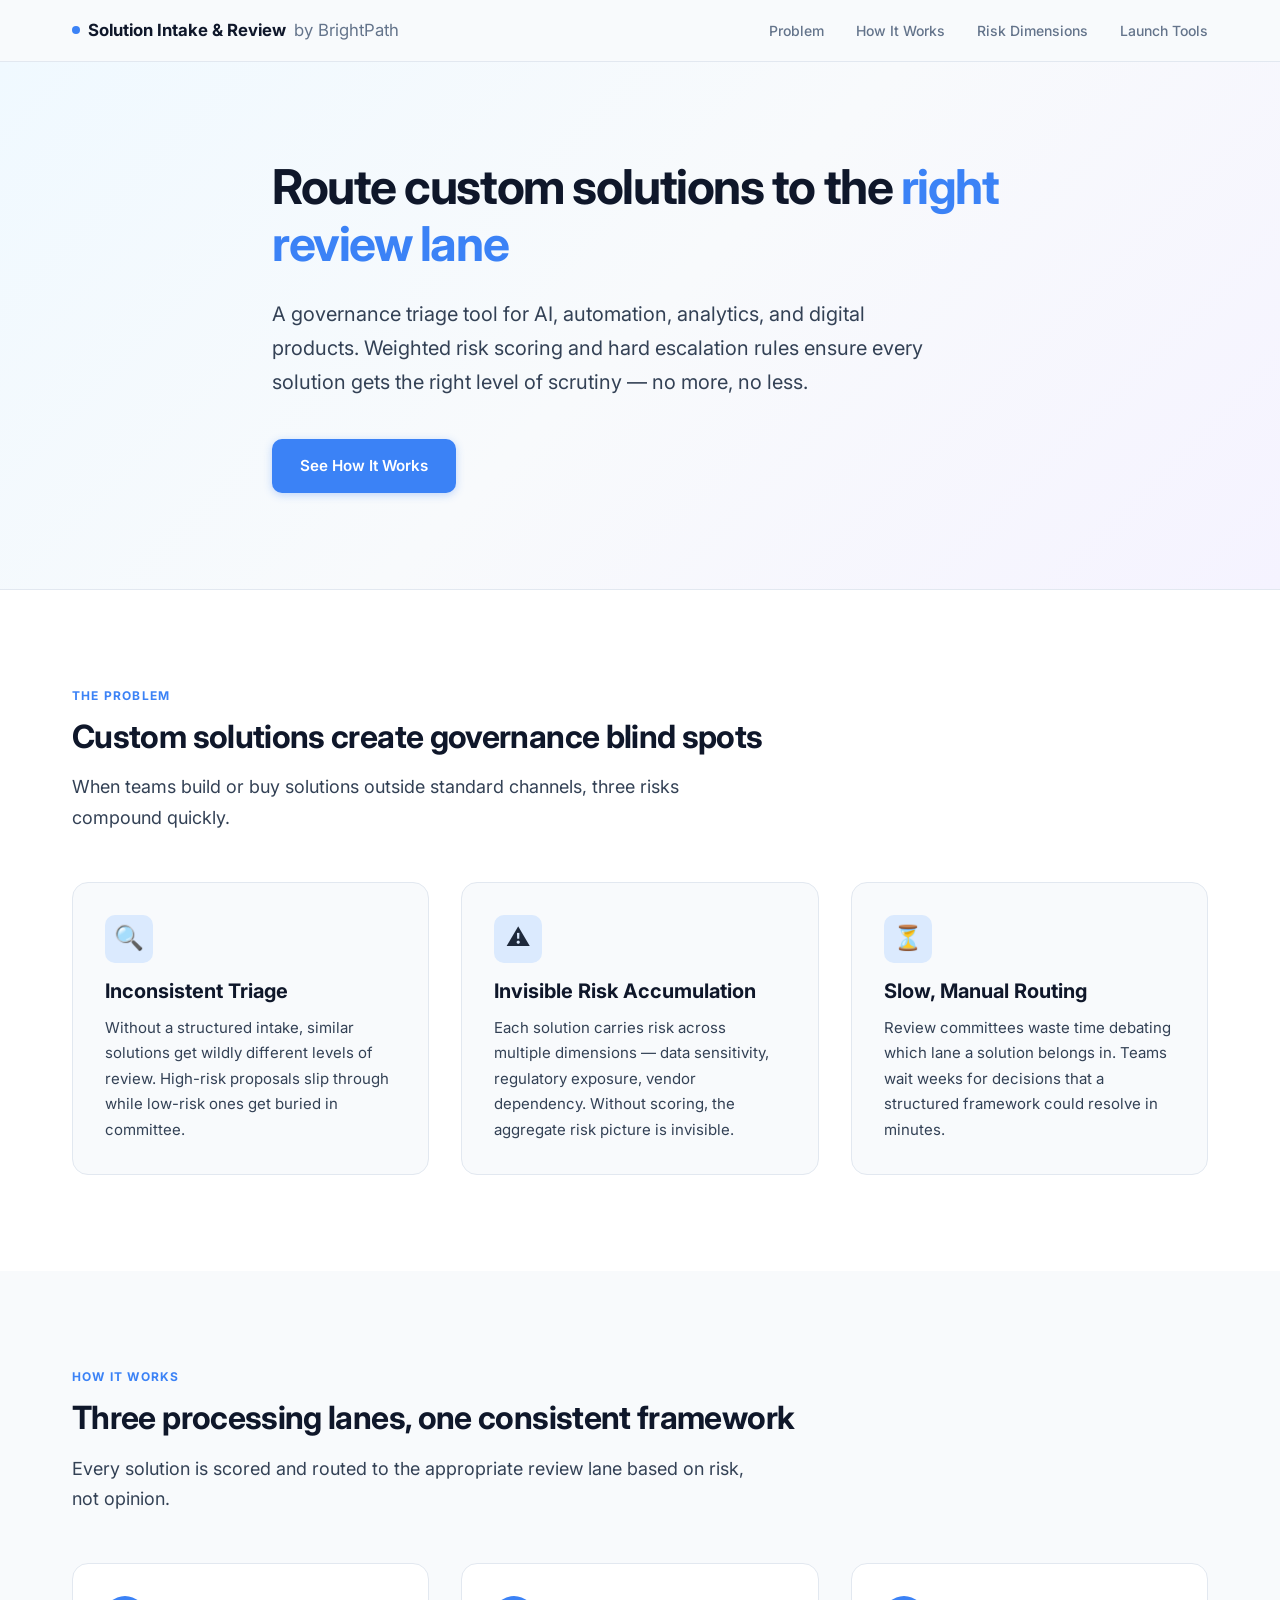
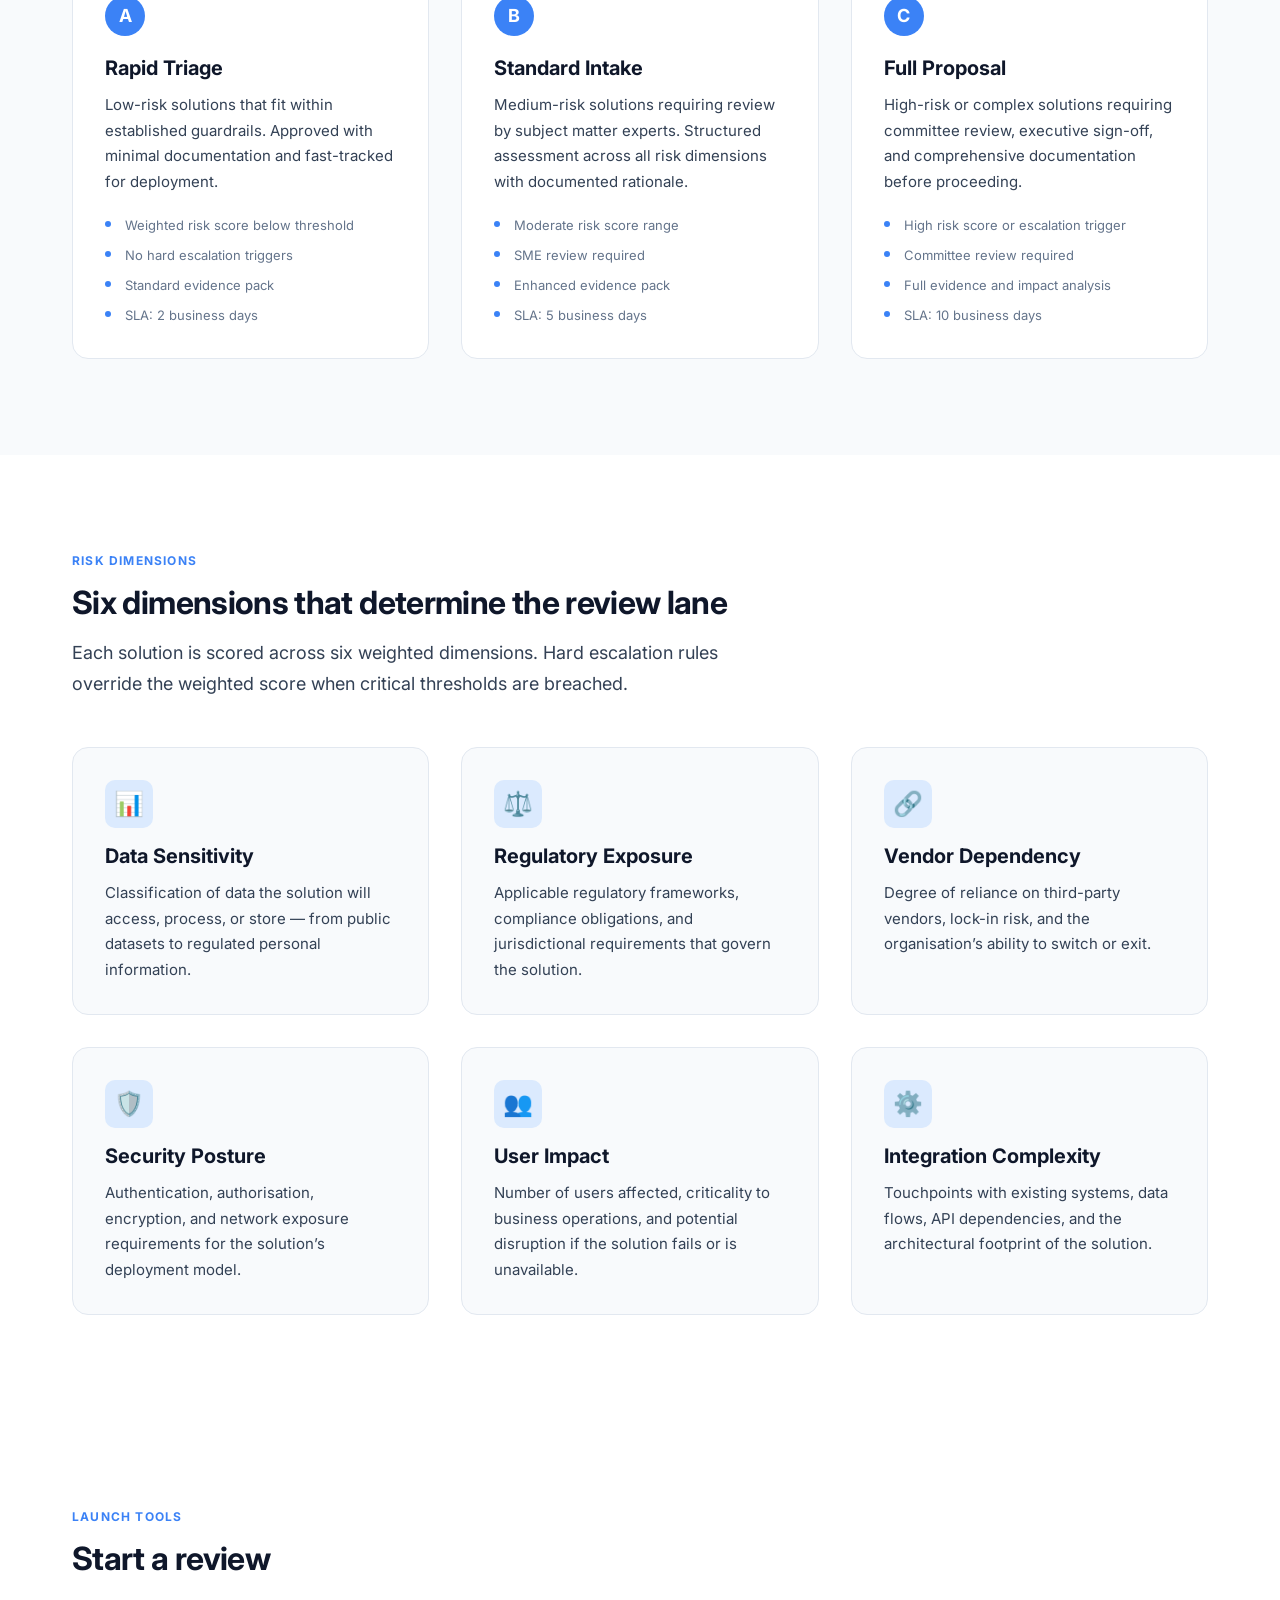
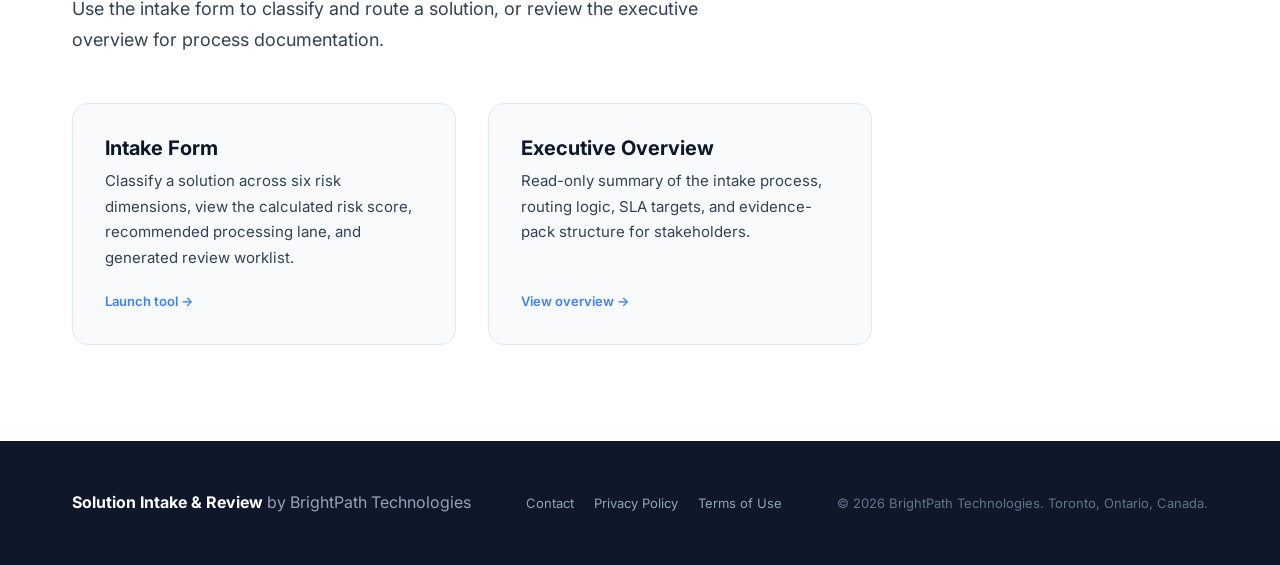
==== solution-intake-review/index.html @ d6ebf039 "Rebranded BrightPath Technology site (static): navy mark, Poppins/Lato, hub + persona-x + tusc + pre" ====
<!DOCTYPE html>
<html lang="en">
<head>
  <meta charset="UTF-8">
  <meta name="viewport" content="width=device-width, initial-scale=1.0">
  <title>Solution Intake &amp; Review — Governance Triage | BrightPath Technologies</title>
  <meta name="description" content="A governance triage tool that routes custom solutions to the right review lane based on weighted risk scoring and hard escalation rules.">
  <link rel="preconnect" href="https://fonts.googleapis.com">
  <link rel="preconnect" href="https://fonts.gstatic.com" crossorigin>
  <link href="https://fonts.googleapis.com/css2?family=Inter:wght@400;500;600;700&display=swap" rel="stylesheet">
  <link rel="icon" href="data:image/svg+xml,<svg xmlns='http://www.w3.org/2000/svg' viewBox='0 0 100 100'><text y='.9em' font-size='90'>&#x1f6e1;</text></svg>">
<style>
  :root {
    --brand-deep: #0f172a;
    --brand-dark: #1e293b;
    --brand-mid: #334155;
    --brand-slate: #64748b;
    --brand-light: #94a3b8;
    --brand-pale: #e2e8f0;
    --brand-white: #f8fafc;
    --accent-primary: #3b82f6;
    --accent-hover: #2563eb;
    --accent-subtle: #dbeafe;
    --font-sans: 'Inter', -apple-system, BlinkMacSystemFont, 'Segoe UI', sans-serif;
    --radius-sm: 6px;
    --radius-md: 10px;
    --radius-lg: 16px;
    --shadow-sm: 0 1px 3px rgba(0,0,0,0.08);
    --shadow-md: 0 4px 12px rgba(0,0,0,0.1);
    --shadow-lg: 0 8px 30px rgba(0,0,0,0.12);
    --transition: 0.2s ease;
    --max-width: 1200px;
  }

  *, *::before, *::after { box-sizing: border-box; margin: 0; padding: 0; }
  html { scroll-behavior: smooth; font-size: 16px; }

  body {
    font-family: var(--font-sans);
    color: var(--brand-dark);
    background: var(--brand-white);
    line-height: 1.7;
    -webkit-font-smoothing: antialiased;
  }

  h1, h2, h3, h4 { font-weight: 700; line-height: 1.2; color: var(--brand-deep); }
  h1 { font-size: 3rem; letter-spacing: -0.03em; }
  h2 { font-size: 2rem; letter-spacing: -0.02em; }
  h3 { font-size: 1.25rem; }
  p { color: var(--brand-mid); max-width: 680px; }
  a { color: var(--accent-primary); text-decoration: none; transition: color var(--transition); }
  a:hover { color: var(--accent-hover); }

  .container { max-width: var(--max-width); margin: 0 auto; padding: 0 2rem; }
  section { padding: 6rem 0; }

  .section-label {
    font-size: 0.75rem; font-weight: 700; letter-spacing: 0.1em;
    text-transform: uppercase; color: var(--accent-primary); margin-bottom: 0.75rem;
  }

  .section-title { margin-bottom: 1rem; }
  .section-subtitle { font-size: 1.125rem; margin-bottom: 3rem; }

  .highlight { color: var(--accent-primary); }

  /* ── Navigation ── */
  .nav {
    position: sticky; top: 0; z-index: 100;
    background: rgba(248,250,252,0.9);
    backdrop-filter: blur(12px); -webkit-backdrop-filter: blur(12px);
    border-bottom: 1px solid var(--brand-pale);
    padding: 1rem 0;
  }

  .nav-inner {
    max-width: var(--max-width); margin: 0 auto; padding: 0 2rem;
    display: flex; align-items: center; justify-content: space-between;
  }

  .nav-brand {
    font-weight: 700; font-size: 1.05rem; color: var(--brand-deep);
    text-decoration: none; display: flex; align-items: center; gap: 0.5rem;
  }

  .nav-brand span { font-weight: 400; color: var(--brand-slate); }

  .brand-dot {
    width: 8px; height: 8px; border-radius: 50%;
    background: var(--accent-primary); flex-shrink: 0;
  }

  .nav-links {
    display: flex; list-style: none; gap: 2rem; align-items: center;
  }

  .nav-links a {
    font-size: 0.875rem; font-weight: 500; color: var(--brand-slate);
    text-decoration: none; transition: color var(--transition);
  }

  .nav-links a:hover { color: var(--brand-deep); }

  /* ── Hero ── */
  .hero {
    background: linear-gradient(135deg, #f0f9ff 0%, #f8fafc 50%, #f5f3ff 100%);
    padding: 6rem 0; border-bottom: 1px solid var(--brand-pale);
  }

  .hero-content { max-width: 800px; }
  .hero-content h1 { margin-bottom: 1.5rem; }
  .hero-content p { font-size: 1.25rem; line-height: 1.7; margin-bottom: 2.5rem; }

  .hero-actions { display: flex; gap: 1rem; flex-wrap: wrap; }

  .btn {
    display: inline-flex; align-items: center; gap: 0.5rem;
    padding: 0.875rem 1.75rem; border-radius: var(--radius-md);
    font-weight: 600; font-size: 0.95rem; transition: all var(--transition);
    text-decoration: none;
  }

  .btn-primary {
    background: var(--accent-primary); color: white;
    box-shadow: 0 2px 8px rgba(59,130,246,0.3);
  }

  .btn-primary:hover {
    background: var(--accent-hover); color: white;
    box-shadow: 0 4px 16px rgba(59,130,246,0.4); transform: translateY(-1px);
  }

  /* ── Problem cards ── */
  .problem { background: white; }

  .problem-grid {
    display: grid; grid-template-columns: repeat(3, 1fr); gap: 2rem;
  }

  .problem-card {
    padding: 2rem; border-radius: var(--radius-lg);
    border: 1px solid var(--brand-pale); background: var(--brand-white);
    transition: all var(--transition);
  }

  .problem-card:hover {
    border-color: var(--accent-subtle); box-shadow: var(--shadow-md);
    transform: translateY(-2px);
  }

  .problem-card .card-icon {
    font-size: 1.5rem; margin-bottom: 1rem;
    width: 48px; height: 48px; display: flex; align-items: center; justify-content: center;
    background: var(--accent-subtle); border-radius: var(--radius-md);
  }

  .problem-card h3 { margin-bottom: 0.75rem; }
  .problem-card p { font-size: 0.9375rem; }

  /* ── How it works (stages) ── */
  .how-it-works { background: var(--brand-white); }

  .stages { display: grid; grid-template-columns: repeat(3, 1fr); gap: 2rem; }

  .stage {
    padding: 2rem; border-radius: var(--radius-lg);
    background: white; border: 1px solid var(--brand-pale);
  }

  .stage-number {
    width: 40px; height: 40px; border-radius: 50%;
    background: var(--accent-primary); color: white;
    display: flex; align-items: center; justify-content: center;
    font-weight: 700; font-size: 1.125rem; margin-bottom: 1.25rem;
  }

  .stage h3 { margin-bottom: 0.75rem; }
  .stage p { font-size: 0.9375rem; margin-bottom: 1.25rem; }

  .stage-features {
    list-style: none; display: flex; flex-direction: column; gap: 0.5rem;
  }

  .stage-features li {
    font-size: 0.8125rem; color: var(--brand-slate);
    padding-left: 1.25rem; position: relative;
  }

  .stage-features li::before {
    content: ''; position: absolute; left: 0; top: 0.5em;
    width: 6px; height: 6px; border-radius: 50%;
    background: var(--accent-primary);
  }

  /* ── Launch tools section ── */
  .tools-section { background: white; }

  .tools-grid {
    display: grid; grid-template-columns: repeat(2, 1fr); gap: 2rem; max-width: 800px;
  }

  .tool-card {
    display: flex; flex-direction: column; padding: 2rem;
    border-radius: var(--radius-lg); border: 1px solid var(--brand-pale);
    background: var(--brand-white); text-decoration: none; color: inherit;
    transition: all var(--transition);
  }

  .tool-card:hover {
    border-color: var(--accent-primary); box-shadow: var(--shadow-md);
    transform: translateY(-2px); color: inherit;
  }

  .tool-card h3 { margin-bottom: 0.5rem; color: var(--brand-deep); }
  .tool-card p { font-size: 0.9375rem; flex: 1; }

  .tool-card .card-arrow {
    margin-top: 1.25rem; display: flex; align-items: center; gap: 0.5rem;
    font-size: 0.8125rem; font-weight: 600; color: var(--accent-primary);
  }

  /* ── Footer ── */
  .footer {
    background: var(--brand-deep); color: var(--brand-light); padding: 3rem 0;
  }

  .footer-inner {
    display: flex; justify-content: space-between; align-items: center;
    flex-wrap: wrap; gap: 1rem;
  }

  .footer-brand { font-weight: 700; font-size: 1rem; color: white; }
  .footer-brand span { font-weight: 400; color: var(--brand-light); }

  .footer-nav {
    display: flex; align-items: center; gap: 1.25rem; list-style: none;
  }

  .footer-nav a {
    font-size: 0.8125rem; color: var(--brand-light);
    text-decoration: none; transition: color var(--transition);
  }

  .footer-nav a:hover { color: white; }

  .footer-copy { font-size: 0.8125rem; color: var(--brand-slate); }

  /* ── Responsive ── */
  @media (max-width: 768px) {
    h1 { font-size: 2rem; }
    h2 { font-size: 1.5rem; }
    section { padding: 3rem 0; }
    .hero { padding: 3rem 0; }
    .hero-content p { font-size: 1rem; }
    .problem-grid, .stages, .tools-grid { grid-template-columns: 1fr; }
    .nav-links { display: none; }
    .footer-inner { flex-direction: column; text-align: center; }
  }
</style>
</head>
<body>

  <!-- ═══ Navigation ═══ -->
  <nav class="nav">
    <div class="nav-inner">
      <a href="#" class="nav-brand">
        <span class="brand-dot"></span>
        Solution Intake &amp; Review <span>by BrightPath</span>
      </a>
      <ul class="nav-links">
        <li><a href="#problem">Problem</a></li>
        <li><a href="#how-it-works">How It Works</a></li>
        <li><a href="#dimensions">Risk Dimensions</a></li>
        <li><a href="#tools">Launch Tools</a></li>
      </ul>
    </div>
  </nav>

  <!-- ═══ Hero ═══ -->
  <section class="hero">
    <div class="container hero-content">
      <h1>Route custom solutions to the <span class="highlight">right review lane</span></h1>
      <p>A governance triage tool for AI, automation, analytics, and digital products. Weighted risk scoring and hard escalation rules ensure every solution gets the right level of scrutiny &mdash; no more, no less.</p>
      <div class="hero-actions">
        <a href="#how-it-works" class="btn btn-primary">See How It Works</a>
      </div>
    </div>
  </section>

  <!-- ═══ Problem ═══ -->
  <section id="problem" class="problem">
    <div class="container">
      <div class="section-label">The Problem</div>
      <h2 class="section-title">Custom solutions create governance blind spots</h2>
      <p class="section-subtitle">When teams build or buy solutions outside standard channels, three risks compound quickly.</p>

      <div class="problem-grid">
        <div class="problem-card">
          <div class="card-icon">&#x1F50D;</div>
          <h3>Inconsistent Triage</h3>
          <p>Without a structured intake, similar solutions get wildly different levels of review. High-risk proposals slip through while low-risk ones get buried in committee.</p>
        </div>
        <div class="problem-card">
          <div class="card-icon">&#x26A0;&#xFE0F;</div>
          <h3>Invisible Risk Accumulation</h3>
          <p>Each solution carries risk across multiple dimensions &mdash; data sensitivity, regulatory exposure, vendor dependency. Without scoring, the aggregate risk picture is invisible.</p>
        </div>
        <div class="problem-card">
          <div class="card-icon">&#x23F3;</div>
          <h3>Slow, Manual Routing</h3>
          <p>Review committees waste time debating which lane a solution belongs in. Teams wait weeks for decisions that a structured framework could resolve in minutes.</p>
        </div>
      </div>
    </div>
  </section>

  <!-- ═══ How It Works ═══ -->
  <section id="how-it-works" class="how-it-works">
    <div class="container">
      <div class="section-label">How It Works</div>
      <h2 class="section-title">Three processing lanes, one consistent framework</h2>
      <p class="section-subtitle">Every solution is scored and routed to the appropriate review lane based on risk, not opinion.</p>

      <div class="stages">
        <div class="stage">
          <div class="stage-number">A</div>
          <h3>Rapid Triage</h3>
          <p>Low-risk solutions that fit within established guardrails. Approved with minimal documentation and fast-tracked for deployment.</p>
          <ul class="stage-features">
            <li>Weighted risk score below threshold</li>
            <li>No hard escalation triggers</li>
            <li>Standard evidence pack</li>
            <li>SLA: 2 business days</li>
          </ul>
        </div>
        <div class="stage">
          <div class="stage-number">B</div>
          <h3>Standard Intake</h3>
          <p>Medium-risk solutions requiring review by subject matter experts. Structured assessment across all risk dimensions with documented rationale.</p>
          <ul class="stage-features">
            <li>Moderate risk score range</li>
            <li>SME review required</li>
            <li>Enhanced evidence pack</li>
            <li>SLA: 5 business days</li>
          </ul>
        </div>
        <div class="stage">
          <div class="stage-number">C</div>
          <h3>Full Proposal</h3>
          <p>High-risk or complex solutions requiring committee review, executive sign-off, and comprehensive documentation before proceeding.</p>
          <ul class="stage-features">
            <li>High risk score or escalation trigger</li>
            <li>Committee review required</li>
            <li>Full evidence and impact analysis</li>
            <li>SLA: 10 business days</li>
          </ul>
        </div>
      </div>
    </div>
  </section>

  <!-- ═══ Risk Dimensions ═══ -->
  <section id="dimensions" class="problem">
    <div class="container">
      <div class="section-label">Risk Dimensions</div>
      <h2 class="section-title">Six dimensions that determine the review lane</h2>
      <p class="section-subtitle">Each solution is scored across six weighted dimensions. Hard escalation rules override the weighted score when critical thresholds are breached.</p>

      <div class="problem-grid">
        <div class="problem-card">
          <div class="card-icon">&#x1F4CA;</div>
          <h3>Data Sensitivity</h3>
          <p>Classification of data the solution will access, process, or store &mdash; from public datasets to regulated personal information.</p>
        </div>
        <div class="problem-card">
          <div class="card-icon">&#x2696;&#xFE0F;</div>
          <h3>Regulatory Exposure</h3>
          <p>Applicable regulatory frameworks, compliance obligations, and jurisdictional requirements that govern the solution.</p>
        </div>
        <div class="problem-card">
          <div class="card-icon">&#x1F517;</div>
          <h3>Vendor Dependency</h3>
          <p>Degree of reliance on third-party vendors, lock-in risk, and the organisation&rsquo;s ability to switch or exit.</p>
        </div>
        <div class="problem-card">
          <div class="card-icon">&#x1F6E1;&#xFE0F;</div>
          <h3>Security Posture</h3>
          <p>Authentication, authorisation, encryption, and network exposure requirements for the solution&rsquo;s deployment model.</p>
        </div>
        <div class="problem-card">
          <div class="card-icon">&#x1F465;</div>
          <h3>User Impact</h3>
          <p>Number of users affected, criticality to business operations, and potential disruption if the solution fails or is unavailable.</p>
        </div>
        <div class="problem-card">
          <div class="card-icon">&#x2699;&#xFE0F;</div>
          <h3>Integration Complexity</h3>
          <p>Touchpoints with existing systems, data flows, API dependencies, and the architectural footprint of the solution.</p>
        </div>
      </div>
    </div>
  </section>

  <!-- ═══ Launch Tools ═══ -->
  <section id="tools" class="tools-section">
    <div class="container">
      <div class="section-label">Launch Tools</div>
      <h2 class="section-title">Start a review</h2>
      <p class="section-subtitle">Use the intake form to classify and route a solution, or review the executive overview for process documentation.</p>

      <div class="tools-grid">
        <a class="tool-card" href="src/intake-form.html">
          <h3>Intake Form</h3>
          <p>Classify a solution across six risk dimensions, view the calculated risk score, recommended processing lane, and generated review worklist.</p>
          <div class="card-arrow">Launch tool &rarr;</div>
        </a>
        <a class="tool-card" href="docs/process/executive-overview.html">
          <h3>Executive Overview</h3>
          <p>Read-only summary of the intake process, routing logic, SLA targets, and evidence-pack structure for stakeholders.</p>
          <div class="card-arrow">View overview &rarr;</div>
        </a>
      </div>
    </div>
  </section>

  <!-- ═══ Footer ═══ -->
  <footer class="footer">
    <div class="container footer-inner">
      <div class="footer-brand">Solution Intake &amp; Review <span>by BrightPath Technologies</span></div>
      <nav class="footer-nav" aria-label="Legal">
        <a href="https://advisors.brightpathtechnology.io/contact">Contact</a>
        <a href="https://advisors.brightpathtechnology.io/privacy">Privacy Policy</a>
        <a href="https://advisors.brightpathtechnology.io/terms">Terms of Use</a>
      </nav>
      <div class="footer-copy">&copy; 2026 BrightPath Technologies. Toronto, Ontario, Canada.</div>
    </div>
  </footer>

</body>
</html>
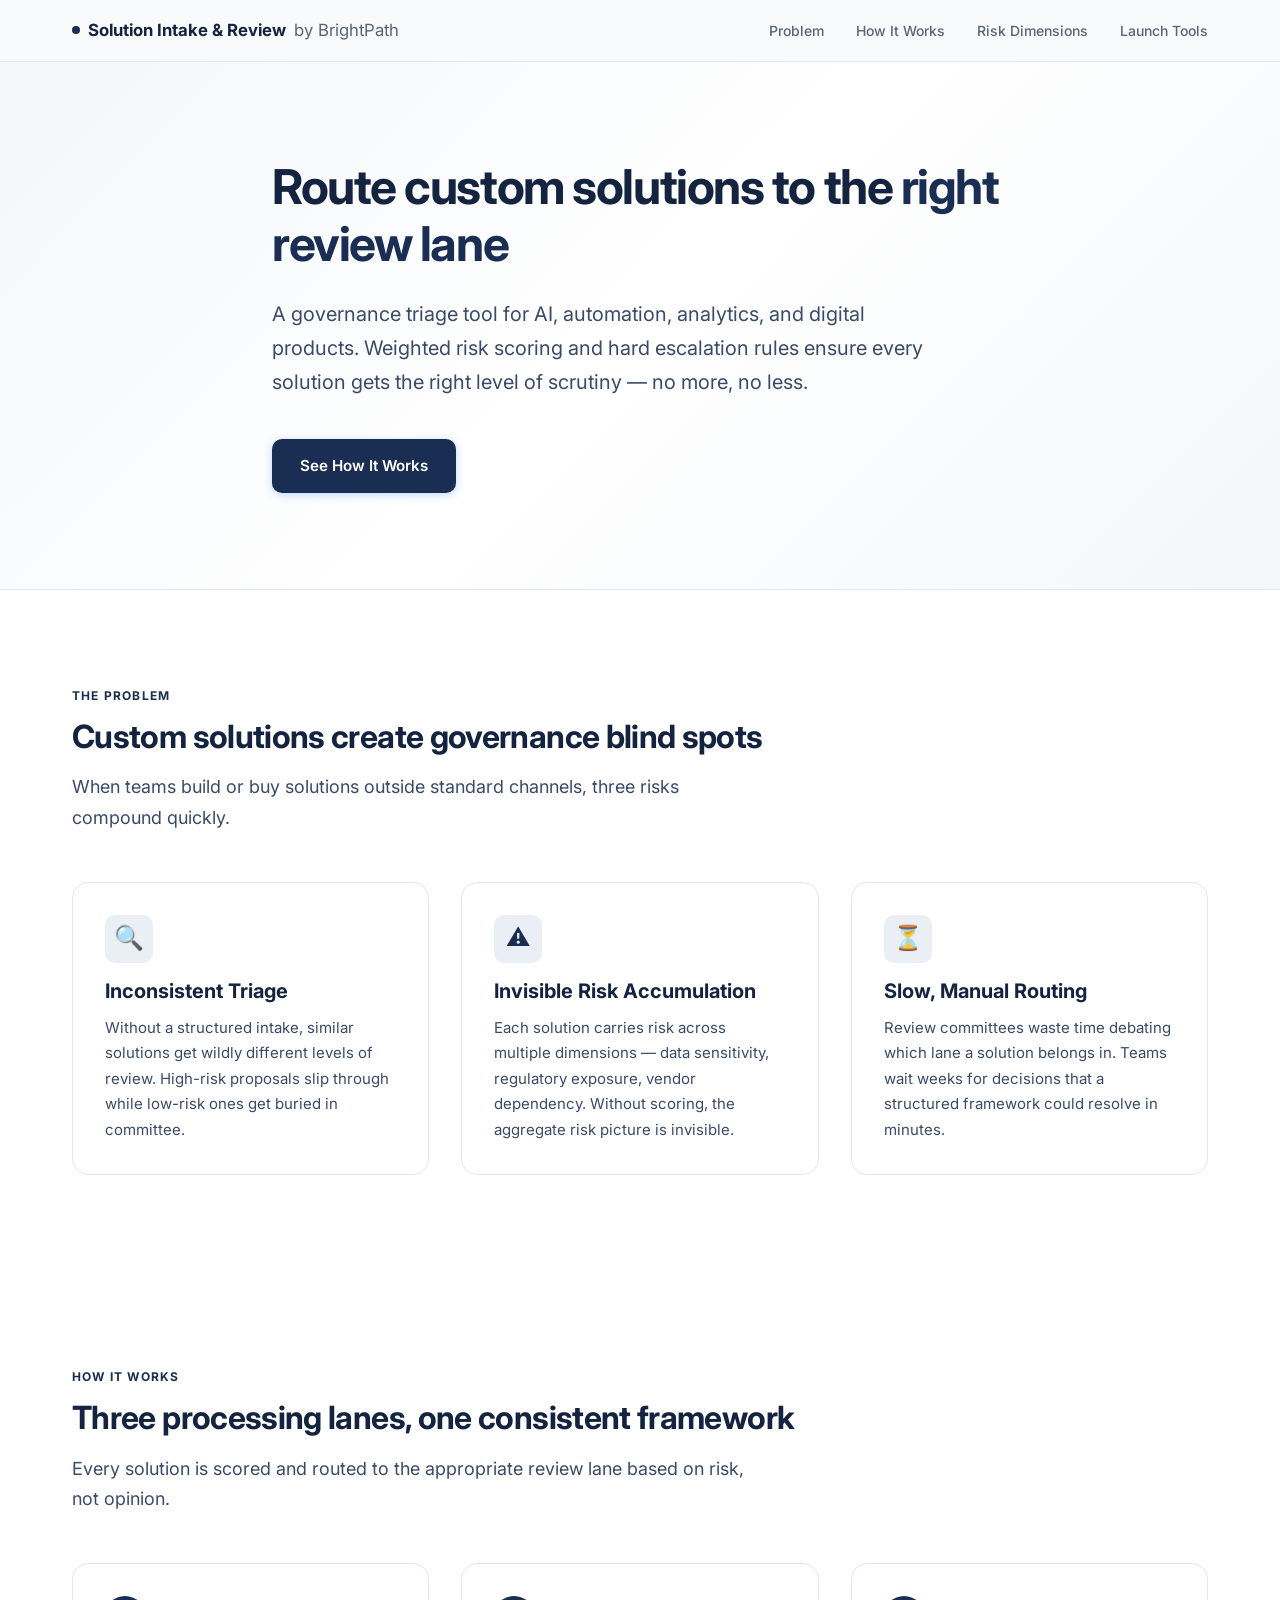
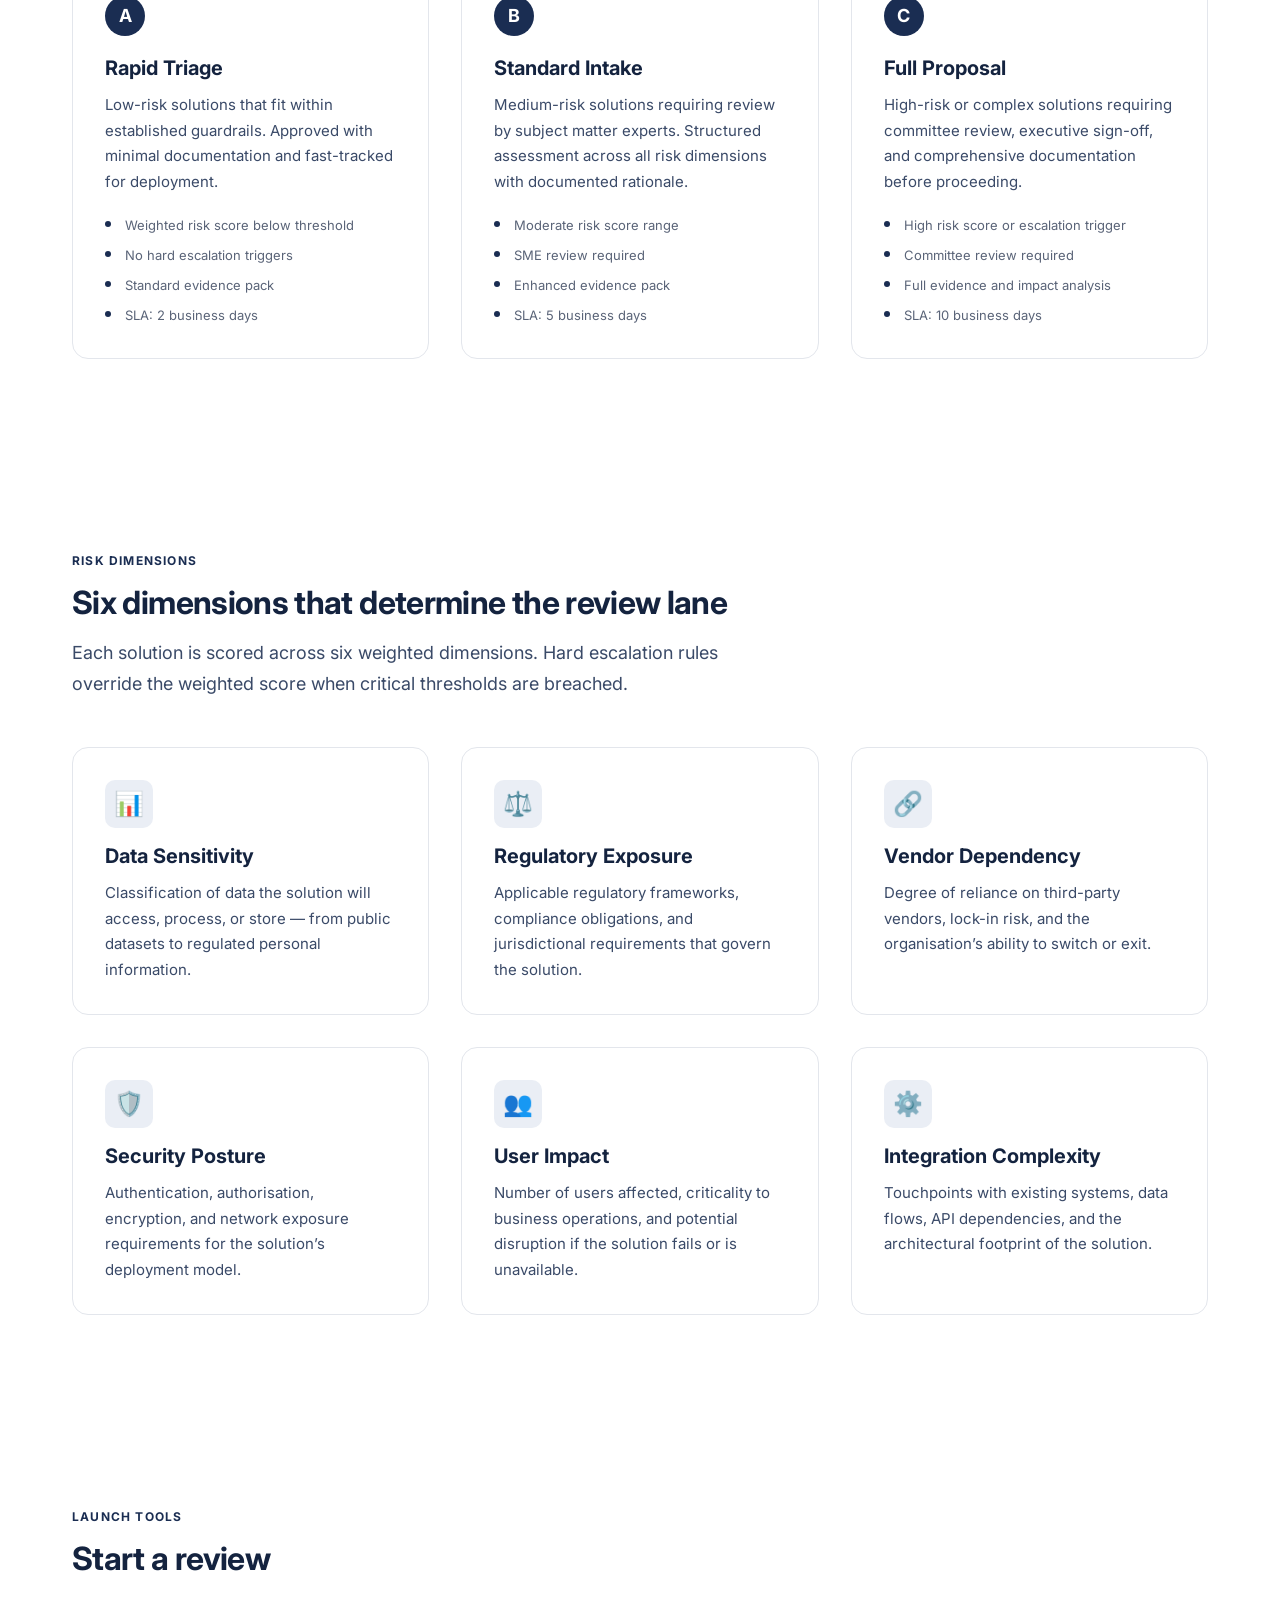
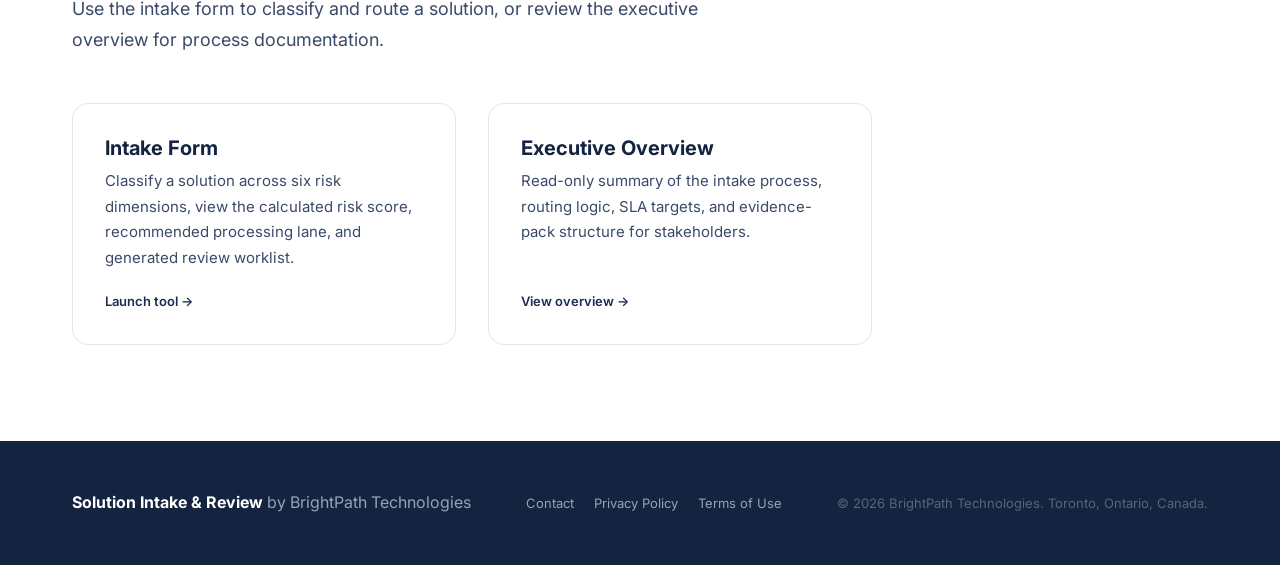
==== commit 0f273430: "Recolor Solution Intake tool to navy + white palette" ====
--- a/solution-intake-review/index.html
+++ b/solution-intake-review/index.html
@@ -11,16 +11,16 @@
   <link rel="icon" href="data:image/svg+xml,<svg xmlns='http://www.w3.org/2000/svg' viewBox='0 0 100 100'><text y='.9em' font-size='90'>&#x1f6e1;</text></svg>">
 <style>
   :root {
-    --brand-deep: #0f172a;
-    --brand-dark: #1e293b;
-    --brand-mid: #334155;
-    --brand-slate: #64748b;
+    --brand-deep: #14233F;
+    --brand-dark: #1A2D52;
+    --brand-mid: #3A4A68;
+    --brand-slate: #5A6478;
     --brand-light: #94a3b8;
-    --brand-pale: #e2e8f0;
-    --brand-white: #f8fafc;
-    --accent-primary: #3b82f6;
-    --accent-hover: #2563eb;
-    --accent-subtle: #dbeafe;
+    --brand-pale: #E3E6EC;
+    --brand-white: #FFFFFF;
+    --accent-primary: #1A2D52;
+    --accent-hover: #2A3F6B;
+    --accent-subtle: #EAEEF5;
     --font-sans: 'Inter', -apple-system, BlinkMacSystemFont, 'Segoe UI', sans-serif;
     --radius-sm: 6px;
     --radius-md: 10px;
@@ -103,7 +103,7 @@
 
   /* ── Hero ── */
   .hero {
-    background: linear-gradient(135deg, #f0f9ff 0%, #f8fafc 50%, #f5f3ff 100%);
+    background: linear-gradient(135deg, #F4F6FA 0%, #FFFFFF 50%, #F4F6FA 100%);
     padding: 6rem 0; border-bottom: 1px solid var(--brand-pale);
   }
 
